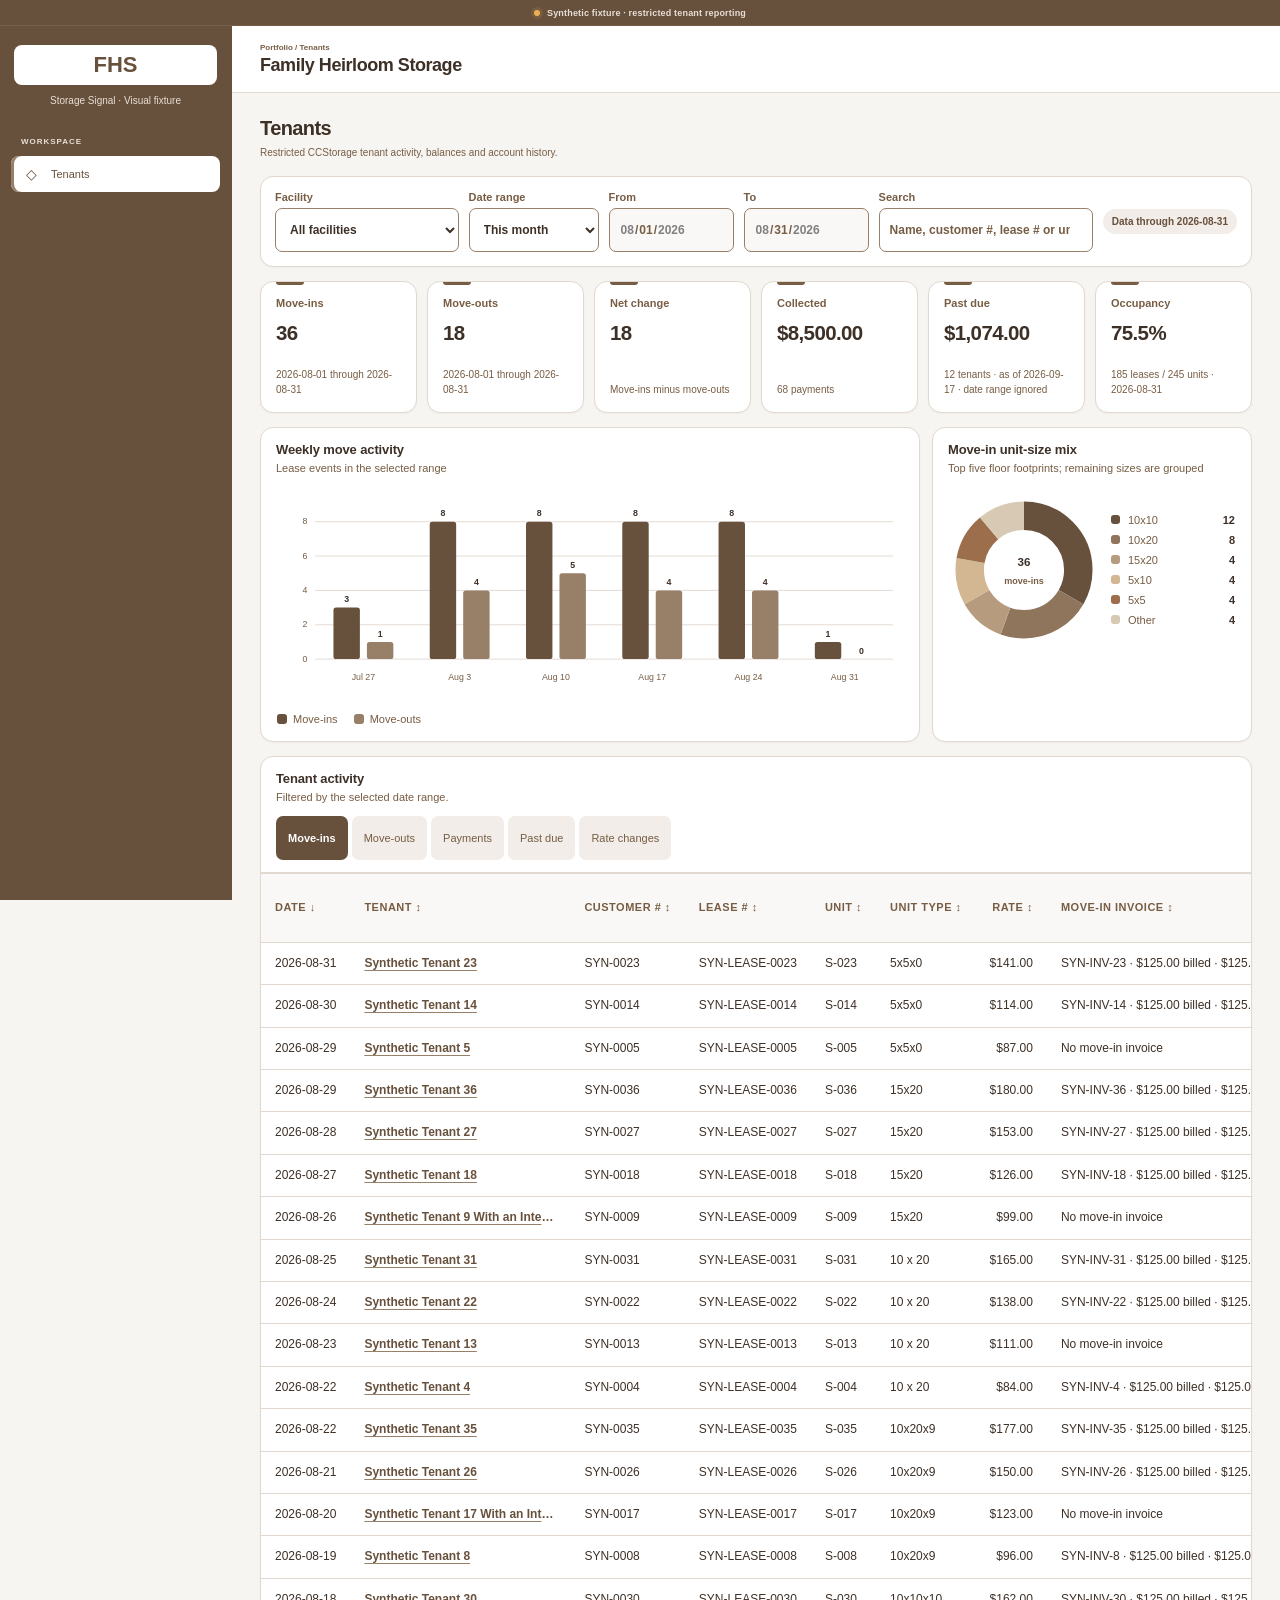
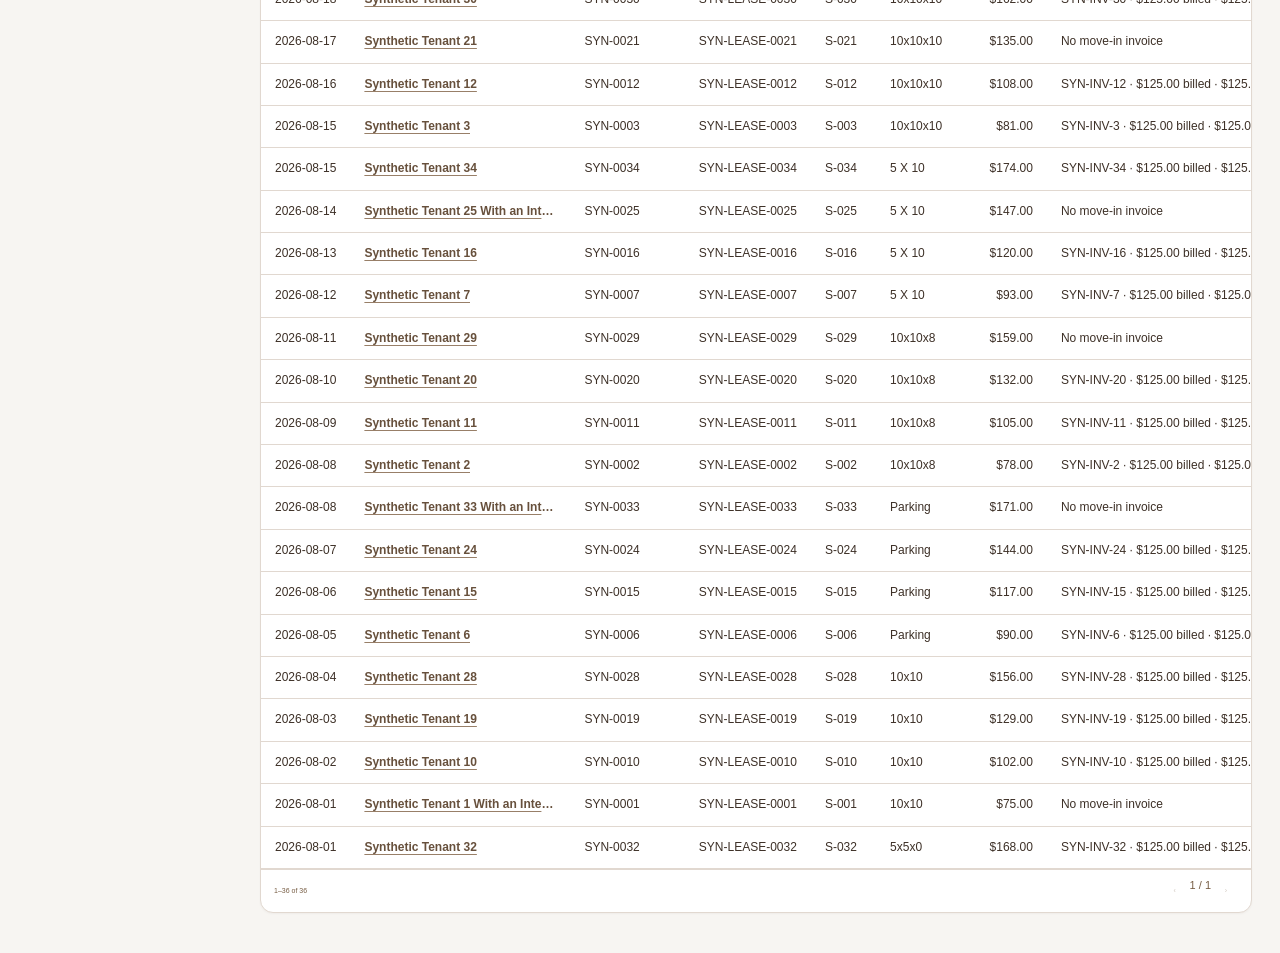
==== tests/fixtures/tenants-visual.html @ 36205594 "Add restricted Tenants tab and refresh CCStorage figures Adds a private, login-only Tenants tab: cli" ====
<!doctype html>
<html lang="en">
<head>
  <meta charset="UTF-8" />
  <meta name="viewport" content="width=device-width, initial-scale=1.0" />
  <title>Synthetic Tenants visual fixture</title>
  <link rel="stylesheet" href="../../styles.css" />
  <style>.brand-logo-panel strong { display: block; color: var(--brand-primary); font-size: 22px; text-align: center; }</style>
</head>
<body>
  <div class="prototype-ribbon" id="mode-ribbon"><span class="ribbon-dot"></span>Synthetic fixture · restricted tenant reporting</div>
  <div class="shell">
    <aside class="sidebar">
      <div class="brand"><div class="brand-logo-panel"><strong>FHS</strong></div><span class="brand-caption">Storage Signal · Visual fixture</span></div>
      <nav><p class="nav-label">Workspace</p><button class="nav-item active"><span class="nav-glyph">◇</span>Tenants <span class="nav-restricted">Restricted</span></button></nav>
    </aside>
    <div class="main">
      <header class="topbar"><div class="heading"><p>Portfolio / Tenants</p><h1>Family Heirloom Storage</h1></div></header>
      <main id="content">
        <section class="welcome-row"><div><h2>Tenants</h2><p>Restricted CCStorage tenant activity, balances and account history.</p></div></section>
        <section id="tenants-view" aria-label="Restricted tenant reporting"><div id="tenants-root"></div></section>
      </main>
    </div>
  </div>
  <dialog class="tenant-dialog" id="tenant-dialog" aria-labelledby="tenant-dialog-title">
    <div class="tenant-dialog-shell">
      <header>
        <div class="tenant-dialog-heading-row">
          <button class="tenant-dialog-back" id="tenant-dialog-back" type="button" hidden>← Back to list</button>
          <div><p class="drawer-eyebrow">Restricted tenant data</p><h2 id="tenant-dialog-title" tabindex="-1">Tenant details</h2></div>
        </div>
        <button class="close-button" id="tenant-dialog-close" type="button" aria-label="Close tenant details">×</button>
      </header>
      <div id="tenant-dialog-body" class="tenant-dialog-body"></div>
    </div>
  </dialog>
  <script src="tenants-visual-fixture.js"></script>
  <script src="../../tenants.js"></script>
  <script>
    const fixture = globalThis.tenantsVisualFixture;
    const view = globalThis.tenantDashboard.createInitialView(fixture.index);
    const params = new URLSearchParams(location.search);
    const mode = params.get("mode") || "view";
    document.getElementById("tenants-root").innerHTML = globalThis.tenantDashboard.renderTenantView(fixture.index, view);
    if (mode === "list") {
      document.getElementById("tenant-dialog-title").textContent = "Collected";
      document.getElementById("tenant-dialog-body").innerHTML = globalThis.tenantDashboard.renderScorecardDialog("Collected", "payments", fixture.index.payments);
      document.getElementById("tenant-dialog").showModal();
    }
    if (mode === "profile") {
      const profile = Object.values(fixture.facility.profiles)[0];
      const back = document.getElementById("tenant-dialog-back");
      back.hidden = false;
      back.textContent = "← Back to Move-ins";
      document.getElementById("tenant-dialog-title").textContent = profile.name;
      document.getElementById("tenant-dialog-body").innerHTML = globalThis.tenantDashboard.renderProfile(profile, fixture.facility.facility.name);
      document.getElementById("tenant-dialog").showModal();
    }
    document.body.dataset.ready = "true";
  </script>
</body>
</html>
---- styles.css ----
/* Owner-approved FHS palette. Supporting tones are derived warm neutrals. */
:root {
  --brand-primary: #67503c;
  --brand-secondary: #775d44;
  --brand-accent: #987f68;
  --brand-white: #ffffff;
  --brand-soft: #f2ede8;
  --brand-tint: #e5dbd2;
  --ink: #3d3027;
  --muted: var(--brand-secondary);
  --faint: var(--brand-secondary);
  --canvas: #f7f5f2;
  --panel: var(--brand-white);
  --panel-soft: #faf8f6;
  --line: #e1d8d0;
  --line-dark: #cabbad;
  --control-border: var(--brand-accent);
  --on-brand: #ffffff;
  --on-brand-muted: #e8dfd7;
  --success: #24634f;
  --success-bg: #e9f3ee;
  --amber: #9c5c0d;
  --amber-bg: #fff1d8;
  --red: #a33e34;
  --red-bg: #fbe6e3;
  --blue: #356581;
  --blue-bg: #e6f0f5;
  --purple: #756184;
  --purple-bg: #f0ebf3;
  --shadow: 0 1px 2px rgba(61,48,39,.045);
  --shadow-lg: 0 24px 65px rgba(61,48,39,.18);
  --radius: 13px;
}

/* Monthly source reporting retains the existing dashboard layout. */
.report-note { display: block; margin-top: 4px; color: var(--muted); font-size: 10px; line-height: 1.45; }
.report-comparison { margin-top: 7px; color: var(--muted); font-size: 10px; line-height: 1.4; }
.facility-open { padding: 0; border: 0; background: transparent; color: var(--brand-primary); font-size: 11px; font-weight: 650; text-align: left; cursor: pointer; }
.facility-open:hover { text-decoration: underline; }
.source-strip { flex-wrap: wrap; row-gap: 8px; }
.source-item strong { font-size: 10px; }
.channel-list { overflow-x: auto; }
.channel-head, .channel-row { min-width: 430px; }
.kpi-card .kpi-head { font-size: 10px; }
.kpi-card .kpi-value { font-size: clamp(18px,1.55vw,25px); }
.panel .panel-header h3 { font-size: 13px; }
.panel .panel-header p, .panel .outcome-row small, .panel .attention-list small { font-size: 10px; }
.panel .outcome-row strong, .panel .outcome-row b, .panel .attention-list strong { font-size: 11px; }
.panel .channel-head { font-size: 9px; }
.panel .channel-row, .panel .channel-name strong, .panel .channel-lead strong { font-size: 11px; }
.panel .channel-name small, .panel .channel-lead small { font-size: 9px; }
.table-panel td { font-size: 11px; }

* { box-sizing: border-box; }
html, body { margin: 0; min-height: 100%; }
body { background: var(--canvas); color: var(--ink); font-family: Inter, ui-sans-serif, -apple-system, BlinkMacSystemFont, "Segoe UI", sans-serif; font-size: 14px; -webkit-font-smoothing: antialiased; }
button, input, select { font: inherit; }
button { color: inherit; }

.prototype-ribbon { position: fixed; inset: 0 0 auto 0; z-index: 100; display: flex; height: 26px; align-items: center; justify-content: center; gap: 7px; border-bottom: 1px solid var(--brand-secondary); background: var(--brand-primary); color: var(--on-brand-muted); font-size: 9px; font-weight: 650; letter-spacing: .02em; }
.ribbon-dot { width: 6px; height: 6px; border-radius: 50%; background: #edb052; box-shadow: 0 0 0 3px rgba(237,176,82,.12); }
.shell { display: flex; min-height: 100vh; padding-top: 26px; }

.sidebar { position: fixed; inset: 26px auto 0 0; z-index: 30; display: flex; width: 232px; flex-direction: column; border-right: 1px solid var(--brand-primary); background: var(--brand-primary); color: var(--on-brand); }
/* The supplied artwork is displayed whole, without recoloring or cropping. */
.brand { display: flex; flex-direction: column; align-items: stretch; gap: 10px; padding: 19px 14px 23px; }
.brand-logo-panel { padding: 7px 5px; border-radius: 8px; background: var(--brand-white); }
.brand-logo { display: block; width: 100%; height: auto; object-fit: contain; }
.brand-caption { color: var(--on-brand-muted); font-size: 10px; text-align: center; }
.sidebar nav { padding: 0 11px; }
.nav-label { margin: 8px 10px 10px; color: var(--on-brand-muted); font-size: 8px; font-weight: 800; letter-spacing: .12em; text-transform: uppercase; }
.nav-item { display: flex; width: 100%; align-items: center; gap: 11px; margin: 2px 0; padding: 10px 11px; border: 0; border-radius: 8px; background: transparent; color: var(--on-brand-muted); cursor: pointer; font-size: 11px; text-align: left; }
.nav-item:hover { background: rgba(255,255,255,.06); color: white; }
.nav-item.active { background: var(--brand-white); color: var(--brand-primary); box-shadow: inset 3px 0 0 var(--brand-accent); }
.nav-item.disabled { cursor: default; opacity: .72; }
.nav-glyph { display: grid; width: 18px; place-items: center; font-size: 14px; }
.soon { margin-left: auto; padding: 2px 5px; border-radius: 10px; background: rgba(255,255,255,.08); color: var(--on-brand-muted); font-size: 7px; }
.sidebar-foot { margin-top: auto; padding: 13px 11px 15px; }
.workspace { display: flex; align-items: center; gap: 9px; padding: 11px 9px; border: 1px solid rgba(255,255,255,.1); border-radius: 10px; background: rgba(255,255,255,.045); }
.workspace-avatar { display: grid; width: 31px; height: 31px; flex: 0 0 auto; place-items: center; border-radius: 8px; background: var(--brand-soft); color: var(--brand-primary); font-size: 9px; font-weight: 800; }
.workspace > div { min-width: 0; flex: 1; }
.workspace strong, .workspace small { display: block; overflow: hidden; text-overflow: ellipsis; white-space: nowrap; }
.workspace strong { font-size: 10px; }
.workspace small { margin-top: 3px; color: var(--on-brand-muted); font-size: 8px; }
.sidebar-foot > p { display: flex; align-items: center; gap: 6px; margin: 12px 7px 0; color: var(--on-brand-muted); font-size: 8px; }
.sidebar-foot > p span { width: 5px; height: 5px; border-radius: 50%; background: #efb65f; }
.plain-icon { display: grid; width: 29px; height: 29px; flex: 0 0 auto; place-items: center; border: 0; border-radius: 7px; background: transparent; color: inherit; cursor: pointer; }
.plain-icon:hover { background: rgba(152,127,104,.1); }

.main { min-width: 0; width: calc(100% - 232px); margin-left: 232px; }
.topbar { position: sticky; top: 26px; z-index: 20; display: flex; min-height: 67px; align-items: center; padding: 10px 28px; border-bottom: 1px solid var(--line); background: rgba(255,255,255,.94); backdrop-filter: blur(12px); }
.heading { flex: 1; }
.heading p { margin: 0 0 3px; color: var(--faint); font-size: 8px; font-weight: 650; }
.heading h1 { margin: 0; font-size: 18px; font-weight: 680; letter-spacing: -.025em; }
.header-actions { display: flex; align-items: center; gap: 8px; }
.icon-button, .avatar, .mobile-menu { display: grid; width: 32px; height: 32px; place-items: center; border: 1px solid var(--line-dark); border-radius: 8px; background: white; cursor: pointer; }
.icon-button { color: var(--muted); font-size: 11px; font-weight: 750; }
.avatar { border: 0; border-radius: 50%; background: var(--brand-primary); color: white; font-size: 9px; font-weight: 750; }
.mobile-menu { display: none; margin-right: 10px; border: 0; background: transparent; font-size: 17px; }
#content { max-width: 1500px; margin: 0 auto; padding: 24px 28px 40px; }

.welcome-row { display: flex; align-items: center; justify-content: space-between; gap: 20px; margin-bottom: 16px; }
.welcome-row > div { min-width: 0; max-width: 100%; }
.welcome-row h2 { margin: 0 0 5px; font-size: 20px; letter-spacing: -.03em; }
.welcome-row > div > p { margin: 0; color: var(--muted); font-size: 10px; line-height: 1.5; }
.welcome-row > div > p { overflow-wrap: anywhere; }
.freshness { display: flex; min-width: 190px; align-items: center; gap: 10px; padding: 10px 12px; border: 1px solid var(--line); border-radius: 9px; background: var(--brand-soft); }
.freshness-dot { width: 8px; height: 8px; flex: 0 0 auto; border: 2px solid white; border-radius: 50%; background: #47a47d; box-shadow: 0 0 0 3px var(--brand-tint); }
.freshness strong, .freshness small { display: block; }
.freshness strong { font-size: 9px; }
.freshness small { margin-top: 3px; color: var(--muted); font-size: 8px; }

.filter-bar { display: grid; grid-template-columns: 1.35fr 1fr 1.25fr 1fr auto; gap: 8px; margin-bottom: 12px; padding: 12px; border: 1px solid var(--line); border-radius: var(--radius); background: white; box-shadow: var(--shadow); }
.filter-bar label > span { display: block; margin: 0 0 5px 2px; color: var(--faint); font-size: 7px; font-weight: 750; letter-spacing: .04em; text-transform: uppercase; }
.filter-bar select, .table-tools select { width: 100%; height: 32px; padding: 6px 28px 6px 9px; border: 1px solid var(--line-dark); border-radius: 7px; outline: none; background: white; color: var(--ink); font-size: 9px; }
.filter-bar select:focus, .table-tools select:focus, .search input:focus { border-color: var(--brand-secondary); box-shadow: 0 0 0 3px rgba(119,93,68,.09); }
.reset-button { align-self: end; height: 32px; padding: 0 10px; border: 1px solid var(--line-dark); border-radius: 7px; background: var(--panel-soft); color: var(--muted); cursor: pointer; font-size: 9px; font-weight: 650; }
.reset-button:hover { border-color: var(--brand-accent); background: white; }

.source-strip { display: flex; min-width: 0; max-width: 100%; align-items: center; gap: 9px; margin-bottom: 12px; padding: 8px 10px; border: 1px solid var(--line); border-radius: 10px; background: white; overflow-x: auto; box-shadow: var(--shadow); }
.source-summary { display: flex; min-width: 148px; align-items: center; gap: 8px; padding-right: 11px; border-right: 1px solid var(--line); }
.pulse { width: 7px; height: 7px; border-radius: 50%; background: #4ba37e; box-shadow: 0 0 0 3px var(--success-bg); }
.source-summary strong, .source-summary small { display: block; }
.source-summary strong { font-size: 8px; }
.source-summary small { margin-top: 2px; color: var(--faint); font-size: 7px; }
.source-item { display: flex; flex: 0 0 auto; align-items: center; gap: 6px; padding: 0 3px; }
.source-item > span { color: var(--muted); font-size: 8px; }
.source-logo { display: grid; width: 21px; height: 21px; place-items: center; border-radius: 6px; color: white; font-size: 7px; font-style: normal; font-weight: 800; }
.source-logo.cc { background: var(--brand-secondary); }
.source-logo.meta { background: #376fc0; }
.source-logo.google { background: #d45246; }
.source-logo.ga { background: #a54f0a; }
.state { display: inline-flex; align-items: center; gap: 4px; padding: 2px 5px; border-radius: 9px; font-size: 6px; text-transform: uppercase; }
.state::before { width: 4px; height: 4px; border-radius: 50%; background: currentColor; content: ""; }
.state.ok { background: var(--success-bg); color: var(--success); }
.state.warn { background: var(--amber-bg); color: var(--amber); }
.state.fixture { background: #f2e9ff; color: #70409a; }
.state.pending { background: var(--brand-soft); color: var(--muted); }
.strip-info { margin-left: auto; flex: 0 0 auto; border: 0; background: transparent; color: var(--brand-secondary); cursor: pointer; font-size: 8px; font-weight: 700; }

.kpi-grid { display: grid; grid-template-columns: repeat(6, minmax(0,1fr)); gap: 10px; margin-bottom: 12px; }
.kpi-card { position: relative; min-width: 0; padding: 14px; border: 1px solid var(--line); border-radius: var(--radius); background: white; box-shadow: var(--shadow); }
.kpi-card::before { position: absolute; top: 0; left: 14px; width: 27px; height: 3px; border-radius: 0 0 3px 3px; background: var(--accent, var(--brand-secondary)); content: ""; }
.kpi-head { display: flex; align-items: center; justify-content: space-between; gap: 5px; color: var(--muted); font-size: 8px; font-weight: 700; }
.kpi-info { display: grid; width: 14px; height: 14px; place-items: center; border: 1px solid var(--line-dark); border-radius: 50%; color: var(--faint); cursor: pointer; font-size: 7px; }
.kpi-value { margin: 10px 0 7px; font-size: clamp(19px, 1.65vw, 25px); font-weight: 730; letter-spacing: -.03em; white-space: nowrap; }
.kpi-foot { display: flex; min-width: 0; align-items: center; gap: 5px; white-space: nowrap; }
.delta { display: inline-flex; gap: 3px; padding: 3px 5px; border-radius: 5px; background: var(--success-bg); color: var(--success); font-size: 7px; font-weight: 750; }
.delta.bad { background: var(--red-bg); color: var(--red); }
.delta.neutral { background: var(--line); color: var(--muted); }
.kpi-foot small { overflow: hidden; color: var(--faint); font-size: 7px; text-overflow: ellipsis; }

.chart-grid { display: grid; grid-template-columns: minmax(0,1.65fr) minmax(300px,.7fr); gap: 12px; margin-bottom: 12px; }
.lower-grid { display: grid; grid-template-columns: minmax(0,1.12fr) minmax(300px,.88fr); gap: 12px; margin-bottom: 12px; }
.panel { min-width: 0; border: 1px solid var(--line); border-radius: var(--radius); background: white; box-shadow: var(--shadow); }
.panel-header { display: flex; align-items: flex-start; justify-content: space-between; gap: 14px; padding: 14px 15px 10px; }
.panel-header h3 { margin: 0 0 4px; font-size: 11px; letter-spacing: -.01em; }
.panel-header p { margin: 0; color: var(--faint); font-size: 8px; line-height: 1.45; }
.chart-toggle { display: flex; padding: 2px; border-radius: 7px; background: var(--brand-soft); }
.chart-toggle button { min-height: 24px; padding: 4px 8px; border: 0; border-radius: 5px; background: transparent; color: var(--faint); cursor: pointer; font-size: 7px; }
.chart-toggle button.active { background: white; color: var(--ink); box-shadow: var(--shadow); font-weight: 700; }
.trend-summary { display: flex; align-items: flex-end; justify-content: space-between; gap: 16px; padding: 2px 15px 0; }
.trend-summary span, .trend-summary strong, .trend-summary small { display: block; }
.trend-summary > div:first-child span { color: var(--faint); font-size: 7px; }
.trend-summary > div:first-child strong { margin-top: 3px; font-size: 20px; letter-spacing: -.04em; }
.trend-summary > div:first-child small { margin-top: 3px; color: var(--brand-secondary); font-size: 7px; font-weight: 700; }
.legend { display: flex; gap: 11px; color: var(--faint); font-size: 7px; }
.legend span { display: flex; align-items: center; gap: 5px; }
.line-key { width: 13px; height: 2px; border-radius: 2px; background: var(--brand-secondary); }
.bar-key { width: 10px; height: 7px; border-radius: 2px; background: var(--brand-tint); }
.chart-area { height: 220px; padding: 2px 10px 12px 3px; }
.chart-area svg { width: 100%; height: 100%; overflow: visible; }
.grid-line { stroke: var(--line); stroke-width: 1; }
.axis-label { fill: var(--muted); font-size: 8px; }
.chart-bar { fill: var(--brand-tint); }
.chart-bar:last-of-type { fill: var(--brand-accent); }
.chart-path { fill: none; stroke: var(--brand-secondary); stroke-width: 2.2; stroke-linecap: round; stroke-linejoin: round; }
.chart-fill { fill: rgba(119,93,68,.065); }
.chart-dot { fill: white; stroke: var(--brand-secondary); stroke-width: 2; }
.chart-hit { fill: transparent; cursor: pointer; }
.svg-tooltip { pointer-events: none; }
.svg-tooltip rect { fill: var(--brand-primary); }
.svg-tooltip text { fill: white; font-size: 8px; }

.confidence-content { display: grid; grid-template-columns: 142px 1fr; align-items: center; gap: 4px; padding: 3px 15px 8px; }
.donut { position: relative; width: 132px; height: 132px; }
.donut svg { width: 100%; height: 100%; transform: rotate(-90deg); }
.donut-center { position: absolute; inset: 0; display: grid; place-content: center; text-align: center; }
.donut-center strong { font-size: 20px; letter-spacing: -.04em; }
.donut-center span { margin-top: 2px; color: var(--faint); font-size: 7px; }
.confidence-list { display: grid; gap: 8px; }
.confidence-row { display: grid; grid-template-columns: 6px 1fr auto; align-items: center; gap: 7px; }
.confidence-row i { width: 6px; height: 6px; border-radius: 2px; }
.confidence-row span { color: var(--muted); font-size: 8px; }
.confidence-row b { font-size: 8px; }
.panel-info { width: 22px; height: 22px; border: 1px solid var(--line); border-radius: 50%; color: var(--faint); font-size: 8px; }
.insight { display: flex; width: calc(100% - 28px); align-items: center; gap: 8px; margin: 2px 14px 14px; padding: 9px; border: 0; border-radius: 8px; background: var(--panel-soft); cursor: pointer; text-align: left; }
.insight > span { display: grid; width: 24px; height: 24px; flex: 0 0 auto; place-items: center; border-radius: 7px; background: var(--brand-soft); color: var(--brand-secondary); }
.insight p { min-width: 0; flex: 1; margin: 0; }
.insight strong, .insight small { display: block; }
.insight strong { font-size: 8px; }
.insight small { margin-top: 2px; color: var(--faint); font-size: 7px; line-height: 1.35; }
.insight b { color: var(--brand-secondary); font-size: 7px; }

.fixture-badge, .attention-count { padding: 3px 6px; border-radius: 8px; background: var(--brand-soft); color: var(--muted); font-size: 6px; font-weight: 750; letter-spacing: .05em; text-transform: uppercase; }
.attention-count { background: var(--amber-bg); color: var(--amber); }
.channel-list { min-width: 0; padding: 0 15px 14px; }
.channel-head, .channel-row { display: grid; grid-template-columns: minmax(110px,1.4fr) repeat(4,minmax(58px,.65fr)); align-items: center; gap: 8px; }
.channel-head { padding: 7px 0; border-bottom: 1px solid var(--line); color: var(--faint); font-size: 6px; font-weight: 750; letter-spacing: .04em; text-transform: uppercase; }
.channel-row { padding: 10px 0; border-bottom: 1px solid var(--line); font-size: 8px; }
.channel-row:last-child { border-bottom: 0; }
.channel-name { display: flex; align-items: center; gap: 7px; }
.channel-name i { display: grid; width: 24px; height: 24px; place-items: center; border-radius: 7px; color: white; font-size: 8px; font-style: normal; font-weight: 800; }
.channel-name strong, .channel-name small { display: block; }
.channel-name strong { font-size: 8px; }
.channel-name small { margin-top: 2px; color: var(--faint); font-size: 6px; }
.channel-row > span { color: var(--muted); }
.channel-lead small, .channel-lead strong { display: block; }
.channel-lead small { color: var(--faint); font-size: 6px; line-height: 1.25; }
.channel-lead strong { margin-top: 2px; color: var(--ink); font-size: 8px; }
.channel-row > span.good { color: var(--brand-secondary); font-weight: 750; }
.attention-list { padding: 0 15px 14px; }
.attention-list > button { display: flex; width: 100%; align-items: center; gap: 9px; padding: 10px 0; border: 0; border-bottom: 1px solid var(--line); background: transparent; cursor: pointer; text-align: left; }
.attention-list > button div { min-width: 0; flex: 1; }
.attention-list strong, .attention-list small { display: block; }
.attention-list strong { font-size: 8px; }
.attention-list small { margin-top: 3px; color: var(--faint); font-size: 7px; line-height: 1.4; }
.attention-list button > b { color: var(--brand-secondary); font-size: 7px; }
.alert-icon { display: grid; width: 25px; height: 25px; flex: 0 0 auto; place-items: center; border-radius: 7px; font-size: 9px; font-weight: 800; }
.alert-icon.warn { background: var(--amber-bg); color: var(--amber); }
.alert-icon.info { background: var(--blue-bg); color: var(--blue); }
.all-clear { display: flex; align-items: center; gap: 9px; margin-top: 10px; padding: 9px; border-radius: 8px; background: var(--brand-soft); }
.all-clear > span { display: grid; width: 25px; height: 25px; place-items: center; border-radius: 50%; background: var(--brand-tint); color: var(--brand-secondary); font-size: 9px; }
.all-clear p { margin: 0; }

.table-panel { overflow: hidden; }
.table-heading { align-items: center; }
.table-tools { display: flex; gap: 7px; }
.search { position: relative; display: block; }
.search span { position: absolute; top: 50%; left: 9px; transform: translateY(-50%); color: var(--faint); }
.search input { width: 190px; height: 32px; padding: 6px 9px 6px 28px; border: 1px solid var(--line-dark); border-radius: 7px; outline: none; font-size: 8px; }
.table-tools select { width: 120px; }
.table-scroll { overflow-x: auto; }
table { width: 100%; border-collapse: collapse; }
th { padding: 9px 11px; border-top: 1px solid var(--line); border-bottom: 1px solid var(--line); background: var(--panel-soft); color: var(--muted); font-size: 6px; font-weight: 800; letter-spacing: .045em; text-align: left; text-transform: uppercase; white-space: nowrap; }
th.sortable { cursor: pointer; user-select: none; }
th.sortable:hover { color: var(--brand-secondary); }
th span { color: var(--muted); font-size: 7px; }
td { padding: 9px 11px; border-bottom: 1px solid var(--line); color: var(--ink); font-size: 8px; white-space: nowrap; }
tbody tr { cursor: pointer; transition: background 110ms ease; }
tbody tr:hover { background: var(--panel-soft); }
.facility-cell { display: flex; align-items: center; gap: 8px; }
.facility-monogram { display: grid; width: 27px; height: 27px; flex: 0 0 auto; place-items: center; border: 1px solid var(--line); border-radius: 7px; background: var(--brand-soft); color: var(--brand-secondary); font-size: 7px; font-weight: 800; }
.facility-name strong, .facility-name small { display: block; }
.facility-name strong { max-width: 210px; overflow: hidden; color: var(--ink); font-size: 8px; text-overflow: ellipsis; }
.facility-name small { margin-top: 2px; color: var(--faint); font-size: 6px; }
.number-strong { color: var(--ink); font-weight: 750; }
.mini-meter { display: flex; align-items: center; gap: 6px; }
.mini-meter i { display: block; width: 35px; height: 3px; overflow: hidden; border-radius: 3px; background: var(--brand-soft); }
.mini-meter i::after { display: block; width: var(--fill); height: 100%; border-radius: inherit; background: var(--brand-secondary); content: ""; }
.health-pill { display: inline-flex; align-items: center; gap: 4px; padding: 3px 6px; border-radius: 10px; font-size: 6px; font-weight: 750; }
.health-pill::before { width: 4px; height: 4px; border-radius: 50%; background: currentColor; content: ""; }
.health-pill.healthy { background: var(--brand-soft); color: var(--brand-secondary); }
.health-pill.review { background: var(--amber-bg); color: var(--amber); }
.empty-row { padding: 26px !important; color: var(--faint); text-align: center; }
.table-footer { display: flex; align-items: center; justify-content: space-between; padding: 9px 13px; border-top: 1px solid var(--line); color: var(--faint); font-size: 7px; }
.pagination { display: flex; gap: 3px; }
.page-button { display: grid; min-width: 24px; height: 24px; place-items: center; border: 1px solid transparent; border-radius: 6px; background: transparent; cursor: pointer; font-size: 7px; }
.page-button.active { border-color: var(--line-dark); background: white; color: var(--brand-secondary); font-weight: 800; }

.page-footer { display: flex; align-items: center; justify-content: space-between; gap: 16px; padding: 16px 2px 0; color: var(--faint); font-size: 7px; line-height: 1.5; }
.page-footer p { margin: 0; }
.page-footer button { flex: 0 0 auto; border: 0; background: transparent; color: var(--brand-secondary); cursor: pointer; font-size: 7px; font-weight: 750; }

.backdrop { position: fixed; inset: 0; z-index: 50; background: rgba(61,48,39,.48); backdrop-filter: blur(2px); }
.hidden { display: none !important; }
.drawer { position: fixed; inset: 26px 0 0 auto; z-index: 60; width: min(420px,100vw); overflow-y: auto; transform: translateX(102%); background: white; box-shadow: -18px 0 55px rgba(61,48,39,.16); transition: transform 220ms ease; }
.drawer.open { transform: none; }
.drawer > header, .modal > header { display: flex; align-items: flex-start; justify-content: space-between; gap: 16px; padding: 19px 20px 15px; border-bottom: 1px solid var(--line); }
.drawer h2, .modal h2 { margin: 4px 0 0; font-size: 17px; letter-spacing: -.025em; }
.drawer-eyebrow { margin: 0; color: var(--brand-secondary); font-size: 7px; font-weight: 800; letter-spacing: .1em; text-transform: uppercase; }
.close-button { display: grid; width: 29px; height: 29px; place-items: center; border: 0; border-radius: 7px; background: transparent; color: var(--muted); cursor: pointer; font-size: 18px; }
.close-button:hover { background: var(--brand-soft); }
#drawer-body { padding: 16px 20px 24px; }
.drawer-note { margin: 0 0 14px; padding: 9px 10px; border-radius: 8px; background: var(--panel-soft); color: var(--muted); font-size: 8px; line-height: 1.5; }
.drawer-kpis { display: grid; grid-template-columns: 1fr 1fr; gap: 8px; }
.drawer-kpi { padding: 11px; border: 1px solid var(--line); border-radius: 9px; background: white; }
.drawer-kpi span, .drawer-kpi strong { display: block; }
.drawer-kpi span { color: var(--faint); font-size: 7px; }
.drawer-kpi strong { margin-top: 5px; font-size: 15px; }
.drawer-section { margin-top: 18px; }
.drawer-section h3 { margin: 0 0 9px; font-size: 10px; }
.source-row { display: flex; align-items: center; gap: 9px; padding: 9px 0; border-bottom: 1px solid var(--line); }
.source-row .source-logo { width: 27px; height: 27px; }
.source-row div { min-width: 0; flex: 1; }
.source-row strong, .source-row small { display: block; }
.source-row strong { font-size: 8px; }
.source-row small { margin-top: 3px; color: var(--faint); font-size: 7px; }
.source-row b { font-size: 7px; }
.drawer-bars { display: grid; gap: 9px; }
.drawer-bar-head { display: flex; justify-content: space-between; margin-bottom: 4px; color: var(--muted); font-size: 7px; }
.drawer-bar-track { height: 6px; overflow: hidden; border-radius: 4px; background: var(--brand-soft); }
.drawer-bar-track i { display: block; height: 100%; border-radius: inherit; background: var(--brand-secondary); }

.modal { position: fixed; top: 50%; left: 50%; z-index: 70; width: min(650px,calc(100vw - 30px)); max-height: calc(100vh - 60px); overflow-y: auto; transform: translate(-50%,-50%); border-radius: 14px; background: white; box-shadow: var(--shadow-lg); }
.modal-body { padding: 17px 20px 21px; }
.definition-grid { display: grid; grid-template-columns: 1fr 1fr; gap: 9px; }
.definition-card { padding: 11px; border: 1px solid var(--line); border-radius: 9px; }
.definition-card strong { display: block; font-size: 9px; }
.definition-card p { margin: 4px 0 0; color: var(--muted); font-size: 7px; line-height: 1.5; }
.modal-callout { margin-bottom: 13px; padding: 10px; border-left: 3px solid var(--brand-secondary); border-radius: 0 8px 8px 0; background: var(--brand-soft); color: var(--muted); font-size: 8px; line-height: 1.5; }

.toast-region { position: fixed; right: 17px; bottom: 17px; z-index: 80; display: grid; gap: 7px; }
.development-mode { background: #6d3b88; }
.pending-value { color: var(--faint); font-size: 15px; letter-spacing: .02em; }
.outcome-list { display: grid; gap: 0; padding: 2px 15px 15px; }
.outcome-row { display: flex; align-items: center; justify-content: space-between; gap: 12px; padding: 10px 0; border-bottom: 1px solid var(--line); }
.outcome-row:last-child { border-bottom: 0; }
.outcome-row strong, .outcome-row small, .outcome-row b { display: block; }
.outcome-row strong { font-size: 8px; }
.outcome-row small { margin-top: 3px; color: var(--faint); font-size: 6px; }
.outcome-row > div:last-child { display: flex; align-items: center; gap: 7px; text-align: right; }
.outcome-row b { color: var(--muted); font-size: 8px; }
.empty-chart { display: grid; height: 100%; place-items: center; color: var(--faint); font-size: 9px; }
.load-failure { margin-top: 25px; padding: 30px; }
.load-failure h2 { margin: 0 0 8px; }
.load-failure p { color: var(--muted); }
.load-failure code { color: var(--red); }
.drawer-kpi small { margin-top: 6px; }
.toast { display: flex; min-width: 260px; align-items: center; gap: 9px; padding: 11px 12px; border: 1px solid var(--line); border-radius: 9px; background: white; box-shadow: 0 15px 40px rgba(61,48,39,.16); animation: toast-in 180ms ease-out; }
.toast > span { display: grid; width: 22px; height: 22px; place-items: center; border-radius: 50%; background: var(--brand-soft); color: var(--brand-secondary); font-size: 8px; }
.toast strong, .toast small { display: block; }
.toast strong { font-size: 8px; }
.toast small { margin-top: 2px; color: var(--faint); font-size: 7px; }
@keyframes toast-in { from { opacity: 0; transform: translateY(7px); } }

@media (max-width: 1200px) {
  .kpi-grid { grid-template-columns: repeat(3,1fr); }
  .filter-bar { grid-template-columns: repeat(4,1fr); }
  .reset-button { grid-column: 4; }
}
@media (max-width: 920px) {
  .sidebar { transform: translateX(-101%); transition: transform 200ms ease; }
  .sidebar.open { transform: none; }
  .main { width: 100%; margin-left: 0; }
  .mobile-menu { display: grid; }
  .chart-grid, .lower-grid { grid-template-columns: 1fr; }
  .filter-bar { grid-template-columns: 1fr 1fr; }
  .reset-button { grid-column: 2; }
}
@media (max-width: 650px) {
  .prototype-ribbon { justify-content: flex-start; padding-left: 12px; font-size: 7px; }
  .topbar { padding-inline: 15px; }
  #content { padding: 18px 14px 32px; }
  .welcome-row { align-items: flex-start; flex-direction: column; }
  .freshness { width: 100%; }
  .filter-bar { grid-template-columns: 1fr; }
  .reset-button { grid-column: auto; }
  .kpi-grid { grid-template-columns: repeat(2,minmax(0,1fr)); }
  .kpi-foot { align-items: flex-start; flex-direction: column; white-space: normal; }
  .kpi-foot small { width: 100%; white-space: normal; }
  .confidence-content { grid-template-columns: 1fr; justify-items: center; }
  .confidence-list { width: 100%; }
  .channel-list { overflow-x: auto; }
  .channel-head, .channel-row { min-width: 390px; }
  .table-heading { align-items: flex-start; flex-direction: column; }
  .table-tools { width: 100%; }
  .search { flex: 1; }
  .search input { width: 100%; }
  .page-footer { align-items: flex-start; flex-direction: column; }
  .definition-grid { grid-template-columns: 1fr; }
}

.website-summary { display: flex; align-items: center; flex-wrap: wrap; gap: 18px; padding: 16px; margin-bottom: 12px; }
.website-summary > div { flex: 1; min-width: 90px; }
.website-summary strong { font-size: 12px; }
.website-summary b { display: block; font-size: 19px; }
.website-summary small { display: block; margin-top: 4px; font-size: 10px; color: var(--muted); }
.export-button { padding: 8px 11px; border: 1px solid var(--line-dark); border-radius: 7px; background: white; color: var(--brand-primary); font-size: 11px; cursor: pointer; white-space: nowrap; }
.detail-period { grid-template-columns: minmax(200px,360px) auto; justify-content: start; }
.detail-period .reset-button { grid-column: auto; }
.detail-filters { display: flex; flex-wrap: wrap; gap: 10px; margin: 0 0 12px; align-items: end; }
.detail-filters label { display: flex; flex: 1; flex-direction: column; gap: 6px; min-width: 180px; max-width: 420px; color: var(--muted); font-size: 11px; }
.detail-filters select { width: 100%; min-width: 0; padding: 10px; border: 1px solid var(--line-dark); border-radius: 7px; background: white; color: var(--ink); font-size: 12px; }
.detail-scope { margin: 10px 0 15px; color: var(--muted); font-size: 11px; line-height: 1.6; }
.period-coverage { margin: -6px 0 14px; }
.data-coverage { margin-bottom: 14px; padding: 14px 16px; border: 1px solid var(--line-dark); border-radius: 9px; background: var(--brand-soft); color: var(--ink); font-size: 12px; line-height: 1.6; }
.data-coverage p { margin: 4px 0 0; color: var(--muted); }
#ga-trend { overflow-x: auto; }
#ga-trend svg { max-width: none; }
.export-button:disabled { opacity: .45; cursor: default; }
.detail-panel { margin-bottom: 14px; }
.detail-panel .detail-scope, .detail-panel .detail-filters { margin: 10px 16px; }
.detail-toolbar { display: flex; flex-wrap: wrap; align-items: center; justify-content: space-between; gap: 10px; padding: 4px 16px 12px; }
.detail-toolbar input { max-width: 100%; width: 210px; padding: 9px; border: 1px solid var(--line-dark); border-radius: 7px; font-size: 12px; }
.detail-toggle { display: flex; flex-wrap: wrap; gap: 4px; padding: 3px; background: var(--brand-soft); border-radius: 8px; }
.detail-toggle button { padding: 8px 10px; border: 0; border-radius: 5px; background: transparent; cursor: pointer; font-size: 11px; color: var(--muted); }
.detail-toggle button.active { color: var(--brand-primary); background: white; box-shadow: var(--shadow); font-weight: 650; }
.detail-sort { padding: 0; border: 0; background: transparent; font-size: 10px; text-align: left; white-space: nowrap; cursor: pointer; }
.detail-panel td { font-size: 12px; }
.detail-panel th:first-child, .detail-panel td:first-child { min-width: 240px; max-width: 430px; white-space: normal; overflow-wrap: anywhere; }
.detail-panel table { min-width: 820px; }
.campaign-drill { padding: 0; border: 0; background: transparent; color: var(--brand-primary); font-size: 12px; cursor: pointer; text-align: left; font-weight: 650; }
.campaign-drill:hover { text-decoration: underline; }
.pagination span { font-size: 11px; color: var(--muted); }
.page-button:disabled { opacity: .35; cursor: default; }
.sr-only { position: absolute; width: 1px; height: 1px; overflow: hidden; clip-path: inset(50%); }
@media(max-width:650px) { .detail-period { grid-template-columns: 1fr; } .detail-filters label { min-width: 100%; } .detail-toolbar input { width: 100%; } .website-summary > div:first-child { min-width: 100%; } .detail-panel .panel-header { flex-wrap: wrap; } }

/* FHS identity and native interaction surfaces. */
::selection { color: var(--brand-white); background: var(--brand-primary); }
html { scrollbar-color: var(--brand-accent) var(--brand-soft); }
input, select, textarea { caret-color: var(--brand-primary); }
input::placeholder { color: var(--muted); opacity: 1; }
button:focus-visible, a:focus-visible, input:focus-visible, select:focus-visible, summary:focus-visible, [tabindex]:focus-visible { outline: 2px solid var(--brand-primary); outline-offset: 3px; }
.sidebar button:focus-visible { outline-color: var(--brand-white); }
.filter-bar select, .table-tools select, .search input, .detail-filters select, .detail-toolbar input, .export-button, .reset-button { border-color: var(--control-border); }
.heading { min-width: 0; }
.header-logo { display: none; width: 200px; max-width: 100%; height: auto; object-fit: contain; }
.brand-emblem { width: 36px; height: 36px; border: 1px solid var(--line); border-radius: 6px; background: var(--brand-white); object-fit: contain; }
.overview-bar { fill: var(--brand-secondary); stroke: var(--brand-secondary); stroke-width: 1; opacity: .8; }
.overview-bar.is-partial { fill: var(--brand-accent); stroke-dasharray: 4 2; }
.overview-bar.is-selected { fill: var(--brand-primary); opacity: 1; }
.overview-bar.is-partial.is-selected { fill: var(--brand-accent); }
@media (max-width: 920px) {
  .header-logo { display: block; }
  .header-brand-name, .heading p { display: none; }
}

/* Restricted tenant workspace */
.tenant-nav-item { flex-wrap: wrap; }
.nav-restricted { margin-left: auto; border: 1px solid rgba(255,255,255,.3); border-radius: 999px; padding: 2px 5px; color: var(--brand-white); font-size: 8px; font-weight: 800; letter-spacing: .06em; text-transform: uppercase; }
.tenant-facility-link { width: 100%; min-height: 44px; margin: 0 0 14px; border: 1px solid var(--control-border); border-radius: 8px; background: var(--brand-soft); padding: 10px 12px; color: var(--brand-primary); cursor: pointer; font: inherit; font-size: 11px; font-weight: 750; }
.tenant-facility-link:hover { border-color: var(--brand-primary); background: white; }
.tenant-loading, .tenant-unavailable { margin: 0; padding: 28px; color: var(--muted); font-size: 13px; text-align: center; }
.tenant-unavailable { border-style: dashed; }
.tenant-filter-bar { position: relative; z-index: 1; display: grid; grid-template-columns: minmax(150px,1.2fr) minmax(130px,.8fr) minmax(125px,.7fr) minmax(125px,.7fr) minmax(210px,1.4fr) auto; gap: 10px; align-items: end; margin-bottom: 14px; padding: 14px; border: 1px solid var(--line); border-radius: var(--radius); background: var(--panel); box-shadow: var(--shadow); }
.tenant-filter-bar label { min-width: 0; color: var(--muted); font-size: 11px; font-weight: 750; }
.tenant-filter-bar label > span { display: block; margin-bottom: 5px; }
.tenant-filter-bar input, .tenant-filter-bar select, .tenant-dialog-toolbar input { width: 100%; min-width: 0; min-height: 44px; border: 1px solid var(--control-border); border-radius: 7px; background: white; padding: 9px 10px; color: var(--ink); font: inherit; font-size: 12px; }
.tenant-filter-bar input:disabled { background: var(--panel-soft); color: var(--faint); }
.tenant-cutoff { align-self: center; border-radius: 999px; background: var(--brand-soft); padding: 7px 9px; color: var(--brand-primary); font-size: 10px; font-weight: 800; white-space: nowrap; }
.tenant-scorecards { display: grid; grid-template-columns: repeat(6,minmax(0,1fr)); grid-auto-rows: 1fr; gap: 10px; margin-bottom: 14px; }
.tenant-scorecard { position: relative; display: flex; min-width: 0; min-height: 132px; flex-direction: column; border: 1px solid var(--line); border-radius: var(--radius); background: white; padding: 15px; box-shadow: var(--shadow); cursor: pointer; text-align: left; transition: border-color 140ms ease, box-shadow 140ms ease, transform 140ms ease; }
.tenant-scorecard::before { position: absolute; top: 0; left: 15px; width: 28px; height: 3px; border-radius: 0 0 3px 3px; background: var(--brand-secondary); content: ""; }
.tenant-scorecard:hover { border-color: var(--brand-accent); box-shadow: var(--shadow-lg); transform: translateY(-1px); }
.tenant-scorecard span, .tenant-scorecard strong, .tenant-scorecard small { display: block; }
.tenant-scorecard span { color: var(--muted); font-size: 11px; font-weight: 750; }
.tenant-scorecard strong { margin: 12px 0 8px; color: var(--ink); font-size: clamp(18px,1.6vw,25px); font-variant-numeric: tabular-nums; letter-spacing: -.03em; overflow-wrap: anywhere; }
.tenant-scorecard small { margin-top: auto; color: var(--faint); font-size: 10px; line-height: 1.45; }
.tenant-search-note { color: var(--brand-secondary); font-weight: 800; }
.tenant-chart-grid { display: grid; grid-template-columns: minmax(0,1.35fr) minmax(320px,.65fr); gap: 12px; margin-bottom: 14px; }
.tenant-chart-panel { min-height: 310px; overflow: hidden; }
.tenant-chart-panel .panel-header p, .tenant-activity-panel .panel-header p { font-size: 11px; }
.tenant-chart-scroll { overflow-x: auto; padding: 2px 12px 0; }
.tenant-weekly-chart { display: block; width: 100%; min-width: 620px; height: 224px; }
.tenant-weekly-chart line { stroke: var(--line); stroke-width: 1; }
.tenant-weekly-chart text { fill: var(--muted); font-size: 10px; font-variant-numeric: tabular-nums; }
.tenant-weekly-chart .tenant-bar-value { fill: var(--ink); font-size: 10px; font-weight: 750; }
.tenant-weekly-chart .tenant-week-label { fill: var(--muted); font-size: 10px; }
.tenant-bar-in { fill: var(--brand-primary); }
.tenant-bar-out { fill: var(--brand-accent); }
.tenant-chart-legend { display: flex; gap: 16px; padding: 0 16px 16px; color: var(--muted); font-size: 11px; }
.tenant-chart-legend span { display: inline-flex; align-items: center; gap: 6px; }
.tenant-chart-legend i { width: 10px; height: 10px; border-radius: 3px; }
.tenant-chart-legend .is-in { background: var(--brand-primary); }
.tenant-chart-legend .is-out { background: var(--brand-accent); }
.tenant-pie-layout { display: grid; grid-template-columns: 150px minmax(0,1fr); align-items: center; gap: 12px; padding: 8px 16px 18px; }
.tenant-pie { width: 150px; max-width: 100%; transform: rotate(-90deg); }
.tenant-pie text { fill: var(--ink); font-size: 9px; font-weight: 750; transform: rotate(90deg); transform-origin: center; }
.tenant-pie text:last-child { fill: var(--muted); font-size: 7px; font-weight: 650; }
.tenant-pie-layout ul { display: grid; gap: 8px; margin: 0; padding: 0; list-style: none; }
.tenant-pie-layout li { display: grid; grid-template-columns: 10px minmax(0,1fr) auto; align-items: center; gap: 7px; color: var(--muted); font-size: 11px; }
.tenant-pie-layout li i { width: 9px; height: 9px; border-radius: 3px; background: var(--tenant-color); }
.tenant-pie-layout li strong { color: var(--ink); }
.tenant-empty { padding: 24px !important; color: var(--faint); font-size: 12px; line-height: 1.5; text-align: center; }
.tenant-chart-panel > .tenant-empty { display: grid; min-height: 220px; place-items: center; }
.tenant-tabs { display: flex; flex-wrap: wrap; gap: 4px; padding: 0 15px 12px; }
.tenant-tabs button { min-height: 44px; border: 0; border-radius: 7px; background: var(--brand-soft); padding: 9px 12px; color: var(--muted); cursor: pointer; font-size: 11px; }
.tenant-tabs button.active { background: var(--brand-primary); color: white; font-weight: 750; }
.tenant-activity-panel { overflow: hidden; }
.tenant-table-scroll { max-width: 100%; overflow: auto; border-top: 1px solid var(--line); }
.tenant-table { width: 100%; min-width: 820px; border-collapse: collapse; font-variant-numeric: tabular-nums; }
.tenant-table tbody tr { cursor: default; }
.tenant-table th, .tenant-table td { padding: 12px 14px; font-size: 12px; line-height: 1.45; text-align: left; vertical-align: baseline; white-space: nowrap; }
.tenant-table th { background: var(--panel-soft); }
.tenant-table th button { min-height: 44px; border: 0; background: transparent; padding: 4px 0; color: var(--muted); cursor: pointer; font: inherit; font-size: 11px; font-weight: 800; letter-spacing: .045em; line-height: 1.2; text-align: left; text-transform: uppercase; }
.tenant-table td small { display: block; max-width: 280px; margin-top: 4px; color: var(--faint); line-height: 1.4; white-space: normal; }
.tenant-name-cell { width: 220px; max-width: 220px; }
.tenant-name { display: inline-block; max-width: 100%; min-height: 0; border: 0; background: transparent; padding: 0; overflow: hidden; color: var(--brand-primary); cursor: pointer; font: inherit; font-weight: 750; line-height: inherit; text-align: left; text-decoration: underline; text-decoration-color: var(--brand-accent); text-overflow: ellipsis; text-underline-offset: 3px; vertical-align: baseline; white-space: nowrap; }
.tenant-name:hover { color: var(--ink); text-decoration-color: currentColor; }
.tenant-facility-cell { width: 250px; max-width: 250px; overflow: hidden; text-overflow: ellipsis; }
.tenant-number { text-align: right !important; font-variant-numeric: tabular-nums; }
.tenant-table th.tenant-number button { width: 100%; text-align: right; }
.tenant-group-row th { border-block: 1px solid var(--line-dark); background: var(--brand-soft); color: var(--brand-primary); font-size: 11px; }
.tenant-dialog { width: min(1100px,calc(100vw - 32px)); max-width: none; height: min(88vh,900px); max-height: none; border: 0; border-radius: 14px; padding: 0; background: white; color: var(--ink); box-shadow: var(--shadow-lg); }
.tenant-dialog::backdrop { background: rgba(61,48,39,.44); }
.tenant-dialog-shell { height: 100%; display: flex; flex-direction: column; min-width: 0; }
.tenant-dialog-shell > header { display: flex; flex: 0 0 auto; align-items: center; justify-content: space-between; gap: 16px; border-bottom: 1px solid var(--line); padding: 16px 20px; }
.tenant-dialog-heading-row { display: flex; min-width: 0; align-items: center; gap: 14px; }
.tenant-dialog-heading-row > div { min-width: 0; }
.tenant-dialog .drawer-eyebrow { font-size: 10px; }
.tenant-dialog-back { min-height: 44px; flex: 0 0 auto; border: 1px solid var(--control-border); border-radius: 8px; background: var(--brand-soft); padding: 8px 11px; color: var(--brand-primary); cursor: pointer; font-size: 11px; font-weight: 750; }
.tenant-dialog-back:hover { border-color: var(--brand-primary); background: white; }
.tenant-dialog .close-button { width: 44px; height: 44px; }
.tenant-dialog-shell h2 { max-width: 760px; margin: 5px 0 0; overflow: hidden; font-size: 22px; letter-spacing: -.025em; text-overflow: ellipsis; white-space: nowrap; }
.tenant-dialog-body { flex: 1; min-height: 0; overflow-y: auto; padding: 16px 20px 24px; }
.tenant-dialog-toolbar { display: flex; align-items: flex-end; justify-content: space-between; gap: 16px; margin-bottom: 14px; }
.tenant-dialog-toolbar label { width: min(360px,100%); color: var(--muted); font-size: 11px; font-weight: 750; }
.tenant-dialog-toolbar label span { display: block; margin-bottom: 5px; }
.tenant-dialog-toolbar strong { color: var(--muted); font-size: 12px; text-align: right; }
.tenant-profile-head { display: flex; align-items: flex-start; justify-content: space-between; gap: 20px; border: 1px solid var(--line); border-radius: 10px; background: var(--panel-soft); padding: 16px; }
.tenant-profile-head > div:first-child { min-width: 0; }
.tenant-profile-head p, .tenant-profile-head h3, .tenant-profile-head span { margin: 0; }
.tenant-profile-head p { max-width: 70ch; overflow: hidden; color: var(--brand-secondary); font-size: 11px; font-weight: 800; text-overflow: ellipsis; text-transform: uppercase; white-space: nowrap; }
.tenant-profile-head h3 { margin-top: 6px; font-size: 22px; overflow-wrap: anywhere; }
.tenant-profile-head > div:first-child > span { display: block; margin-top: 5px; color: var(--muted); font-size: 12px; }
.tenant-flags { display: flex; flex-wrap: wrap; justify-content: flex-end; gap: 6px; }
.tenant-flags span { border-radius: 999px; background: var(--amber-bg); padding: 5px 8px; color: var(--amber); font-size: 10px; font-weight: 750; text-transform: capitalize; }
.tenant-profile-stats { display: grid; grid-template-columns: repeat(5,minmax(0,1fr)); gap: 8px; margin-top: 12px; }
.tenant-profile-stats div { min-width: 0; border: 1px solid var(--line); border-radius: 9px; padding: 12px; }
.tenant-profile-stats span, .tenant-profile-stats strong { display: block; }
.tenant-profile-stats span { color: var(--faint); font-size: 10px; line-height: 1.4; }
.tenant-profile-stats strong { margin-top: 7px; font-size: 16px; font-variant-numeric: tabular-nums; overflow-wrap: anywhere; }
.tenant-profile-contact { display: grid; grid-template-columns: 1fr 1fr; gap: 10px; margin-top: 12px; }
.tenant-profile-contact div { border: 1px solid var(--line); border-radius: 9px; padding: 12px; }
.tenant-profile-contact h4, .tenant-profile-contact p { margin: 0; }
.tenant-profile-contact h4, .tenant-profile-section h4 { font-size: 12px; }
.tenant-profile-contact p { margin-top: 5px; color: var(--muted); font-size: 12px; line-height: 1.5; }
.tenant-profile-section { margin-top: 18px; }
.tenant-profile-section > h4 { margin: 0 0 8px; }
.tenant-profile-title { display: flex; align-items: baseline; justify-content: space-between; gap: 16px; }
.tenant-profile-title h4, .tenant-profile-title p { margin: 0 0 8px; }
.tenant-profile-title p { color: var(--muted); font-size: 12px; }
.tenant-profile-table { min-width: 1500px; }
.tenant-inline-list { min-width: 190px; margin: 0; padding-left: 16px; white-space: normal; }
.tenant-inline-list li + li { margin-top: 4px; }

@media (max-width: 1200px) {
  .tenant-filter-bar { grid-template-columns: repeat(4,minmax(0,1fr)); }
  .tenant-search { grid-column: span 3; }
  .tenant-scorecards { grid-template-columns: repeat(3,minmax(0,1fr)); }
}
@media (max-width: 820px) {
  .tenant-filter-bar { grid-template-columns: 1fr 1fr; }
  .tenant-search { grid-column: 1 / -1; }
  .tenant-chart-grid { grid-template-columns: 1fr; }
  .tenant-profile-stats { grid-template-columns: repeat(2,minmax(0,1fr)); }
}
@media (max-width: 650px) {
  .tenant-filter-bar { grid-template-columns: 1fr; }
  .tenant-search { grid-column: auto; }
  .tenant-cutoff { justify-self: start; }
  .tenant-scorecards { grid-template-columns: repeat(2,minmax(0,1fr)); }
  .tenant-scorecard { min-height: 118px; padding: 12px; }
  .tenant-pie-layout { grid-template-columns: 120px minmax(0,1fr); }
  .tenant-pie { width: 120px; }
  .tenant-dialog { inset: 0; width: 100vw; height: 100dvh; max-height: none; margin: 0; border-radius: 0; }
  .tenant-dialog-shell > header { padding: 15px 14px 12px; }
  .tenant-dialog-heading-row { align-items: flex-start; flex-direction: column; gap: 9px; }
  .tenant-dialog-shell h2 { max-width: calc(100vw - 84px); white-space: normal; }
  .tenant-dialog-body { padding: 14px; }
  .tenant-dialog-toolbar, .tenant-profile-head, .tenant-profile-title { align-items: flex-start; flex-direction: column; }
  .tenant-dialog-toolbar strong { text-align: left; }
  .tenant-flags { justify-content: flex-start; }
  .tenant-profile-stats, .tenant-profile-contact { grid-template-columns: 1fr; }
  .tenant-filter-bar input, .tenant-filter-bar select, .tenant-dialog-toolbar input { font-size: 16px; }
}
@media (prefers-reduced-motion: reduce) {
  .tenant-scorecard { transition: none; }
  .tenant-scorecard:hover { transform: none; }
}
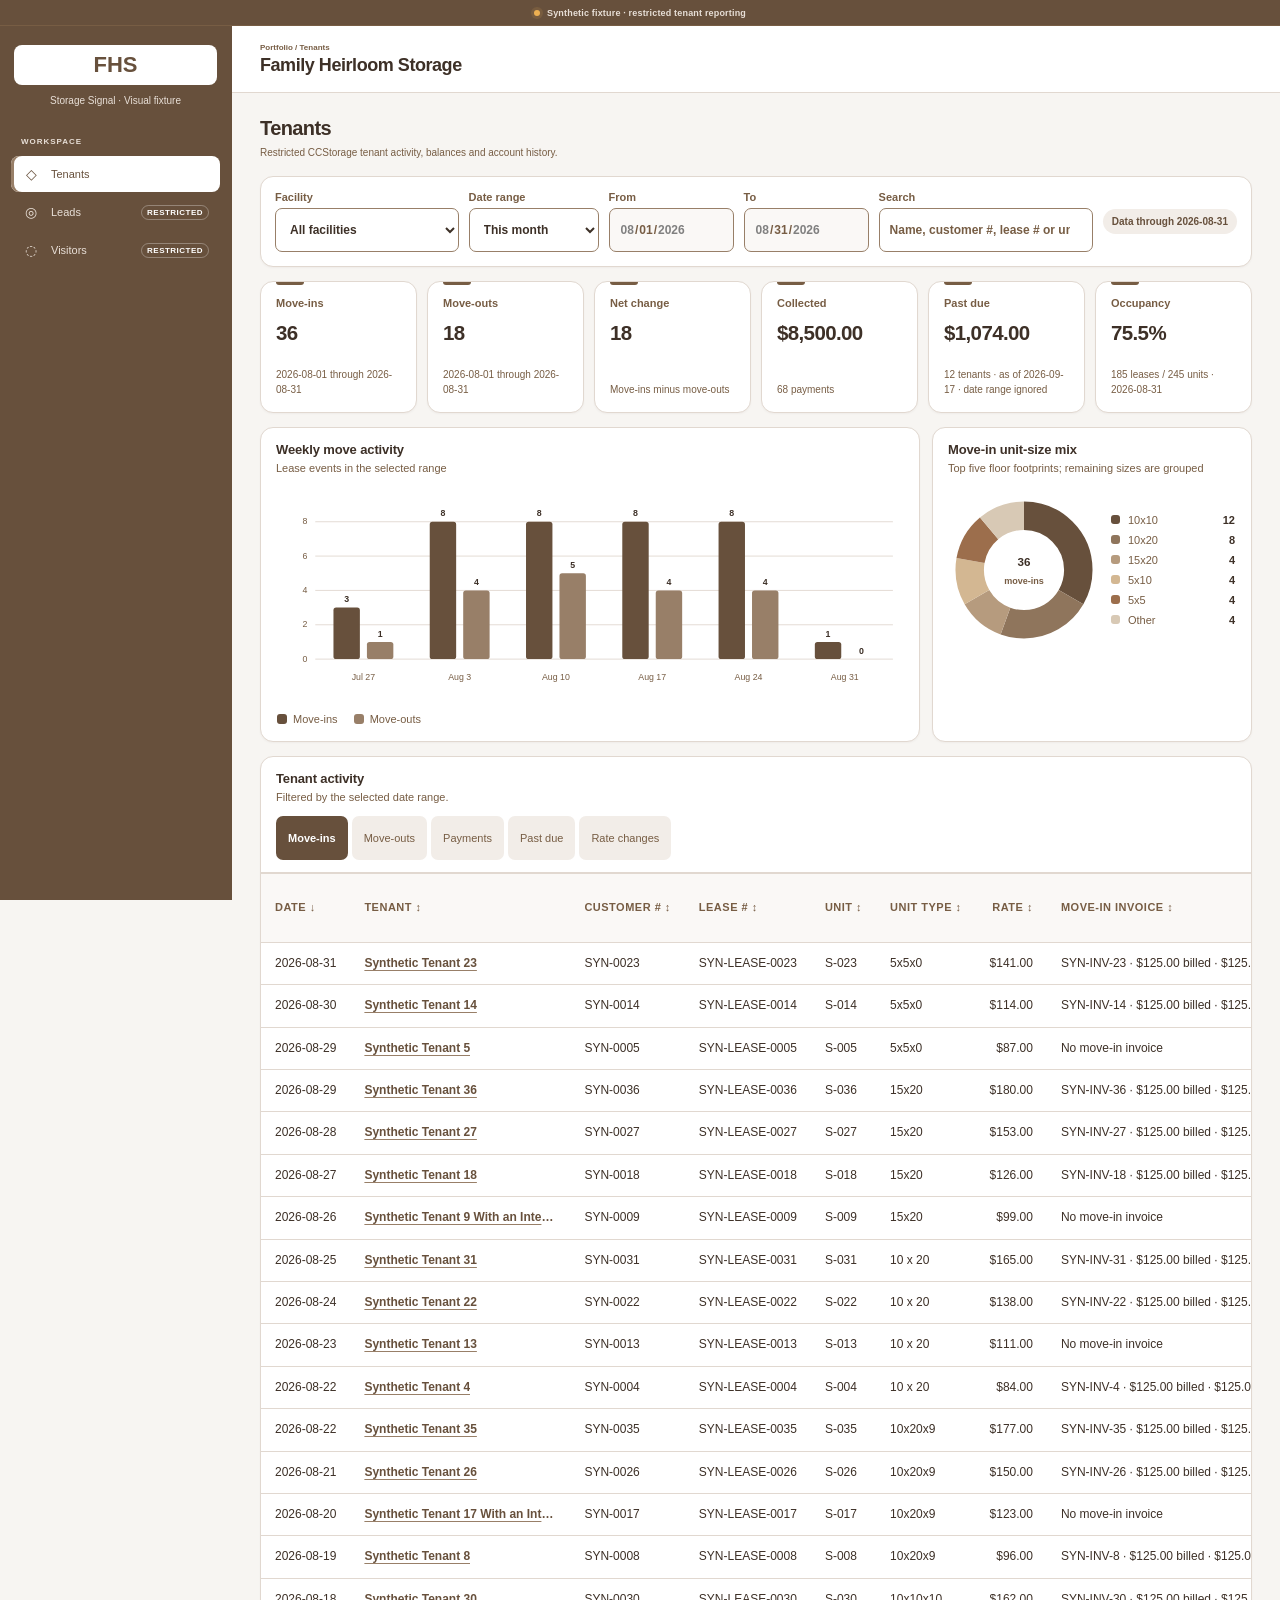
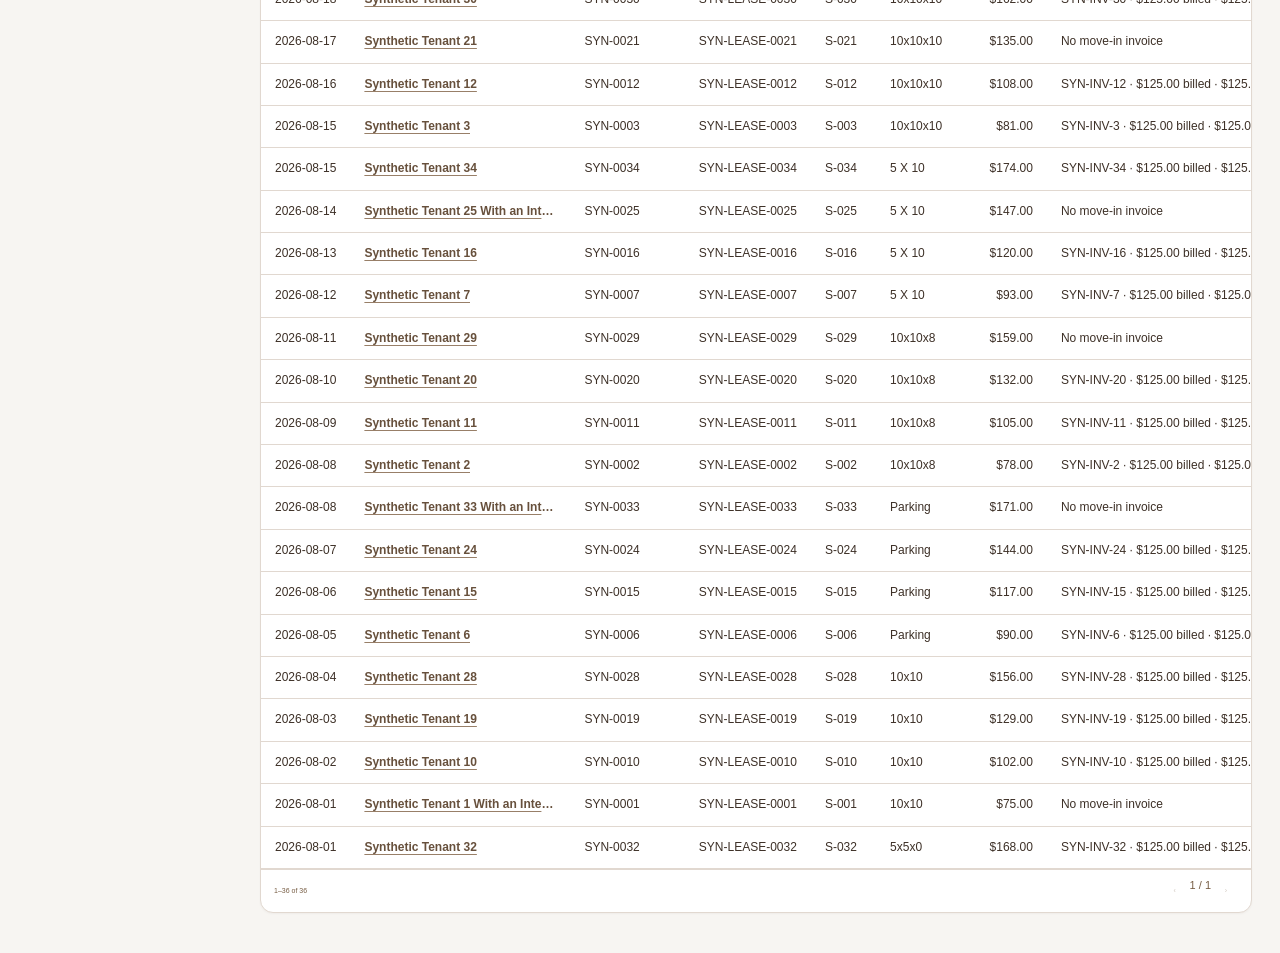
==== commit 353aa820: "Add restricted Leads and Visitors journeys for the private host - scripts/build-journeys.py matches " ====
--- a/tests/fixtures/tenants-visual.html
+++ b/tests/fixtures/tenants-visual.html
@@ -12,13 +12,15 @@
   <div class="shell">
     <aside class="sidebar">
       <div class="brand"><div class="brand-logo-panel"><strong>FHS</strong></div><span class="brand-caption">Storage Signal · Visual fixture</span></div>
-      <nav><p class="nav-label">Workspace</p><button class="nav-item active"><span class="nav-glyph">◇</span>Tenants <span class="nav-restricted">Restricted</span></button></nav>
+      <nav><p class="nav-label">Workspace</p><button class="nav-item active"><span class="nav-glyph">◇</span>Tenants <span class="nav-restricted">Restricted</span></button><button class="nav-item"><span class="nav-glyph">◎</span>Leads <span class="nav-restricted">Restricted</span></button><button class="nav-item"><span class="nav-glyph">◌</span>Visitors <span class="nav-restricted">Restricted</span></button></nav>
     </aside>
     <div class="main">
       <header class="topbar"><div class="heading"><p>Portfolio / Tenants</p><h1>Family Heirloom Storage</h1></div></header>
       <main id="content">
         <section class="welcome-row"><div><h2>Tenants</h2><p>Restricted CCStorage tenant activity, balances and account history.</p></div></section>
         <section id="tenants-view" aria-label="Restricted tenant reporting"><div id="tenants-root"></div></section>
+        <section id="leads-view" class="hidden" aria-label="Restricted lead reporting"><div id="leads-root"></div></section>
+        <section id="visitors-view" class="hidden" aria-label="Restricted visitor reporting"><div id="visitors-root"></div></section>
       </main>
     </div>
   </div>
@@ -27,7 +29,7 @@
       <header>
         <div class="tenant-dialog-heading-row">
           <button class="tenant-dialog-back" id="tenant-dialog-back" type="button" hidden>← Back to list</button>
-          <div><p class="drawer-eyebrow">Restricted tenant data</p><h2 id="tenant-dialog-title" tabindex="-1">Tenant details</h2></div>
+          <div><p class="drawer-eyebrow">Restricted data</p><h2 id="tenant-dialog-title" tabindex="-1">Tenant details</h2></div>
         </div>
         <button class="close-button" id="tenant-dialog-close" type="button" aria-label="Close tenant details">×</button>
       </header>
@@ -35,9 +37,12 @@
     </div>
   </dialog>
   <script src="tenants-visual-fixture.js"></script>
+  <script src="journeys-visual-fixture.js"></script>
   <script src="../../tenants.js"></script>
+  <script src="../../journeys.js"></script>
   <script>
     const fixture = globalThis.tenantsVisualFixture;
+    const journeys = globalThis.journeysVisualFixture;
     const view = globalThis.tenantDashboard.createInitialView(fixture.index);
     const params = new URLSearchParams(location.search);
     const mode = params.get("mode") || "view";
@@ -53,8 +58,34 @@
       back.hidden = false;
       back.textContent = "← Back to Move-ins";
       document.getElementById("tenant-dialog-title").textContent = profile.name;
-      document.getElementById("tenant-dialog-body").innerHTML = globalThis.tenantDashboard.renderProfile(profile, fixture.facility.facility.name);
+      const journeyLeads = journeys.leads.leads.filter(lead => (journeys.leads.byCustomer[profile.customer_id] || []).includes(lead.id));
+      document.getElementById("tenant-dialog-body").innerHTML = globalThis.tenantDashboard.renderProfile(profile, fixture.facility.facility.name, journeyLeads);
       document.getElementById("tenant-dialog").showModal();
+    }
+    if (["leads", "lead", "visitors", "visitor"].includes(mode)) {
+      document.getElementById("tenants-view").classList.add("hidden");
+      document.querySelector(".welcome-row h2").textContent = mode.startsWith("lead") ? "Leads" : "Visitors";
+    }
+    if (mode === "leads" || mode === "lead") {
+      document.getElementById("leads-view").classList.remove("hidden");
+      const leadView = globalThis.journeyDashboard.initialLeadView(journeys.leads);
+      document.getElementById("leads-root").innerHTML = globalThis.journeyDashboard.renderLeadsView(journeys.leads, leadView);
+      if (mode === "lead") {
+        document.getElementById("tenant-dialog-title").textContent = "Lead journey";
+        document.getElementById("tenant-dialog-body").innerHTML = globalThis.journeyDashboard.renderLeadDialog(journeys.leads.leads[0]);
+        document.getElementById("tenant-dialog").showModal();
+      }
+    }
+    if (mode === "visitors" || mode === "visitor") {
+      document.getElementById("visitors-view").classList.remove("hidden");
+      const visitorView = globalThis.journeyDashboard.initialVisitorView(journeys.visitors);
+      document.getElementById("visitors-root").innerHTML = globalThis.journeyDashboard.renderVisitorsView(journeys.visitors, visitorView);
+      if (mode === "visitor") {
+        const visitor = journeys.visitors.visitors[0];
+        document.getElementById("tenant-dialog-title").textContent = "Visitor timeline";
+        document.getElementById("tenant-dialog-body").innerHTML = globalThis.journeyDashboard.renderVisitorDialog(visitor, journeys.timelines[visitor.vid]);
+        document.getElementById("tenant-dialog").showModal();
+      }
     }
     document.body.dataset.ready = "true";
   </script>
--- a/styles.css
+++ b/styles.css
@@ -536,6 +536,69 @@
 .tenant-inline-list { min-width: 190px; margin: 0; padding-left: 16px; white-space: normal; }
 .tenant-inline-list li + li { margin-top: 4px; }
 
+/* Restricted lead and visitor journeys */
+.journey-filter-bar { grid-template-columns: minmax(130px,.8fr) minmax(125px,.7fr) minmax(125px,.7fr) minmax(170px,1fr) minmax(145px,.85fr) minmax(190px,1.25fr) auto; }
+.visitor-filter-bar { grid-template-columns: minmax(130px,.8fr) minmax(125px,.7fr) minmax(125px,.7fr) minmax(180px,1fr) minmax(210px,1.25fr) minmax(130px,.75fr) auto; }
+.journey-check { display: flex; min-height: 44px; align-items: center; gap: 8px; border: 1px solid var(--control-border); border-radius: 7px; background: white; padding: 8px 10px; color: var(--ink) !important; cursor: pointer; }
+.journey-check input { width: 18px !important; min-height: 18px !important; accent-color: var(--brand-primary); }
+.journey-check span { margin: 0 !important; }
+.journey-scorecard { cursor: default; }
+.journey-scorecard:hover { border-color: var(--line); box-shadow: var(--shadow); transform: none; }
+.journey-campaign-panel, .journey-channel-panel { margin-bottom: 14px; overflow: hidden; }
+.journey-table-panel .panel-header p { max-width: 100ch; }
+.journey-match-badge { display: inline-flex; width: max-content; max-width: 220px; align-items: center; border-radius: 999px; padding: 5px 8px; font-size: 10px; font-weight: 800; line-height: 1.35; white-space: normal; }
+.journey-match-badge.confirmed { background: var(--success-bg); color: var(--success); }
+.journey-match-badge.possible { background: var(--amber-bg); color: var(--amber); }
+.journey-match-badge.none { background: var(--panel-soft); color: var(--muted); }
+.journey-leads-table { min-width: 1050px; }
+.journey-campaign-table { min-width: 900px; }
+.journey-visitors-table { min-width: 850px; }
+.journey-path-cell { max-width: 310px; overflow: hidden; text-overflow: ellipsis; }
+.journey-privacy-note { margin: 0 0 14px; border: 1px solid var(--line); border-radius: 10px; background: var(--brand-soft); padding: 12px 14px; color: var(--brand-primary); font-size: 12px; line-height: 1.55; }
+.journey-channel-list { display: grid; gap: 10px; margin: 0; padding: 4px 16px 18px; list-style: none; }
+.journey-channel-list li { display: grid; grid-template-columns: minmax(150px,240px) minmax(120px,1fr) 45px; align-items: center; gap: 12px; color: var(--muted); font-size: 12px; }
+.journey-channel-list svg { width: 100%; height: 10px; }
+.journey-channel-track { fill: var(--panel-soft); }
+.journey-channel-bar { fill: var(--brand-secondary); }
+.journey-channel-list strong { color: var(--ink); text-align: right; }
+.journey-dialog-summary { display: flex; align-items: flex-start; justify-content: space-between; gap: 16px; border: 1px solid var(--line); border-radius: 10px; background: var(--panel-soft); padding: 15px; }
+.journey-dialog-summary h3, .journey-dialog-summary p, .journey-dialog-summary span { margin: 0; }
+.journey-dialog-summary h3 { margin-top: 5px; font-size: 21px; overflow-wrap: anywhere; }
+.journey-dialog-summary p, .journey-dialog-summary > div > span { color: var(--muted); font-size: 11px; }
+.journey-timeline { position: relative; display: grid; gap: 0; margin-top: 16px; padding-left: 25px; }
+.journey-timeline::before { position: absolute; top: 15px; bottom: 15px; left: 8px; width: 1px; background: var(--line-dark); content: ""; }
+.journey-timeline-item { position: relative; padding: 0 0 22px 13px; }
+.journey-timeline-item:last-child { padding-bottom: 0; }
+.journey-timeline-dot { position: absolute; top: 8px; left: -22px; width: 10px; height: 10px; border: 2px solid white; border-radius: 50%; background: var(--brand-secondary); box-shadow: 0 0 0 1px var(--brand-secondary); }
+.journey-timeline-item > div { border: 1px solid var(--line); border-radius: 10px; padding: 14px; }
+.journey-timeline-item header { display: flex; align-items: flex-start; justify-content: space-between; gap: 12px; }
+.journey-timeline-item h3, .journey-timeline-item p { margin: 0; }
+.journey-timeline-item h3 { font-size: 14px; }
+.journey-timeline-item header > span { color: var(--muted); font-size: 11px; }
+.journey-timeline-item p { margin-top: 8px; color: var(--muted); font-size: 12px; line-height: 1.6; }
+.journey-profile-link { width: auto; margin: 12px 0 0; }
+.journey-answer-list { display: grid; grid-template-columns: repeat(2,minmax(0,1fr)); gap: 7px; margin: 12px 0 0; }
+.journey-answer-list div { border-radius: 7px; background: var(--panel-soft); padding: 9px; }
+.journey-answer-list dt { color: var(--faint); font-size: 10px; text-transform: capitalize; }
+.journey-answer-list dd { margin: 4px 0 0; color: var(--ink); font-size: 12px; }
+.journey-profile-list { display: grid; gap: 8px; }
+.journey-profile-lead { border: 1px solid var(--line); border-radius: 9px; padding: 12px; }
+.journey-profile-lead header { display: flex; align-items: flex-start; justify-content: space-between; gap: 12px; }
+.journey-profile-lead header div span, .journey-profile-lead header div strong { display: block; }
+.journey-profile-lead header div span { margin-top: 4px; color: var(--muted); font-size: 11px; }
+.journey-profile-lead ul { display: grid; grid-template-columns: repeat(2,minmax(0,1fr)); gap: 6px; margin: 10px 0 0; padding: 0; list-style: none; }
+.journey-profile-lead li { border-radius: 6px; background: var(--panel-soft); padding: 8px; }
+.journey-profile-lead li span, .journey-profile-lead li strong { display: block; font-size: 11px; }
+.journey-profile-lead li span { color: var(--faint); font-weight: 650; text-transform: capitalize; }
+.journey-profile-lead li strong { margin-top: 3px; color: var(--ink); }
+.journey-event-list { display: grid; gap: 8px; margin-top: 16px; }
+.journey-event-list article { display: grid; grid-template-columns: 175px minmax(0,1fr); gap: 14px; border-bottom: 1px solid var(--line); padding: 0 0 10px; }
+.journey-event-list time { color: var(--faint); font-size: 11px; font-variant-numeric: tabular-nums; }
+.journey-event-list strong, .journey-event-list span, .journey-event-list small { display: block; }
+.journey-event-list strong { font-size: 12px; }
+.journey-event-list span, .journey-event-list small { margin-top: 4px; color: var(--muted); font-size: 11px; overflow-wrap: anywhere; }
+.journey-visitor-id:focus-visible, .journey-profile-link:focus-visible, .journey-check:focus-within, .journey-match-badge:focus-visible { outline: 3px solid var(--brand-secondary); outline-offset: 2px; }
+
 @media (max-width: 1200px) {
   .tenant-filter-bar { grid-template-columns: repeat(4,minmax(0,1fr)); }
   .tenant-search { grid-column: span 3; }
@@ -565,6 +628,11 @@
   .tenant-flags { justify-content: flex-start; }
   .tenant-profile-stats, .tenant-profile-contact { grid-template-columns: 1fr; }
   .tenant-filter-bar input, .tenant-filter-bar select, .tenant-dialog-toolbar input { font-size: 16px; }
+  .journey-channel-list li { grid-template-columns: minmax(0,1fr) 38px; }
+  .journey-channel-list svg { grid-column: 1 / -1; grid-row: 2; }
+  .journey-dialog-summary, .journey-timeline-item header, .journey-profile-lead header { align-items: flex-start; flex-direction: column; }
+  .journey-answer-list, .journey-profile-lead ul { grid-template-columns: 1fr; }
+  .journey-event-list article { grid-template-columns: 1fr; gap: 5px; }
 }
 @media (prefers-reduced-motion: reduce) {
   .tenant-scorecard { transition: none; }
